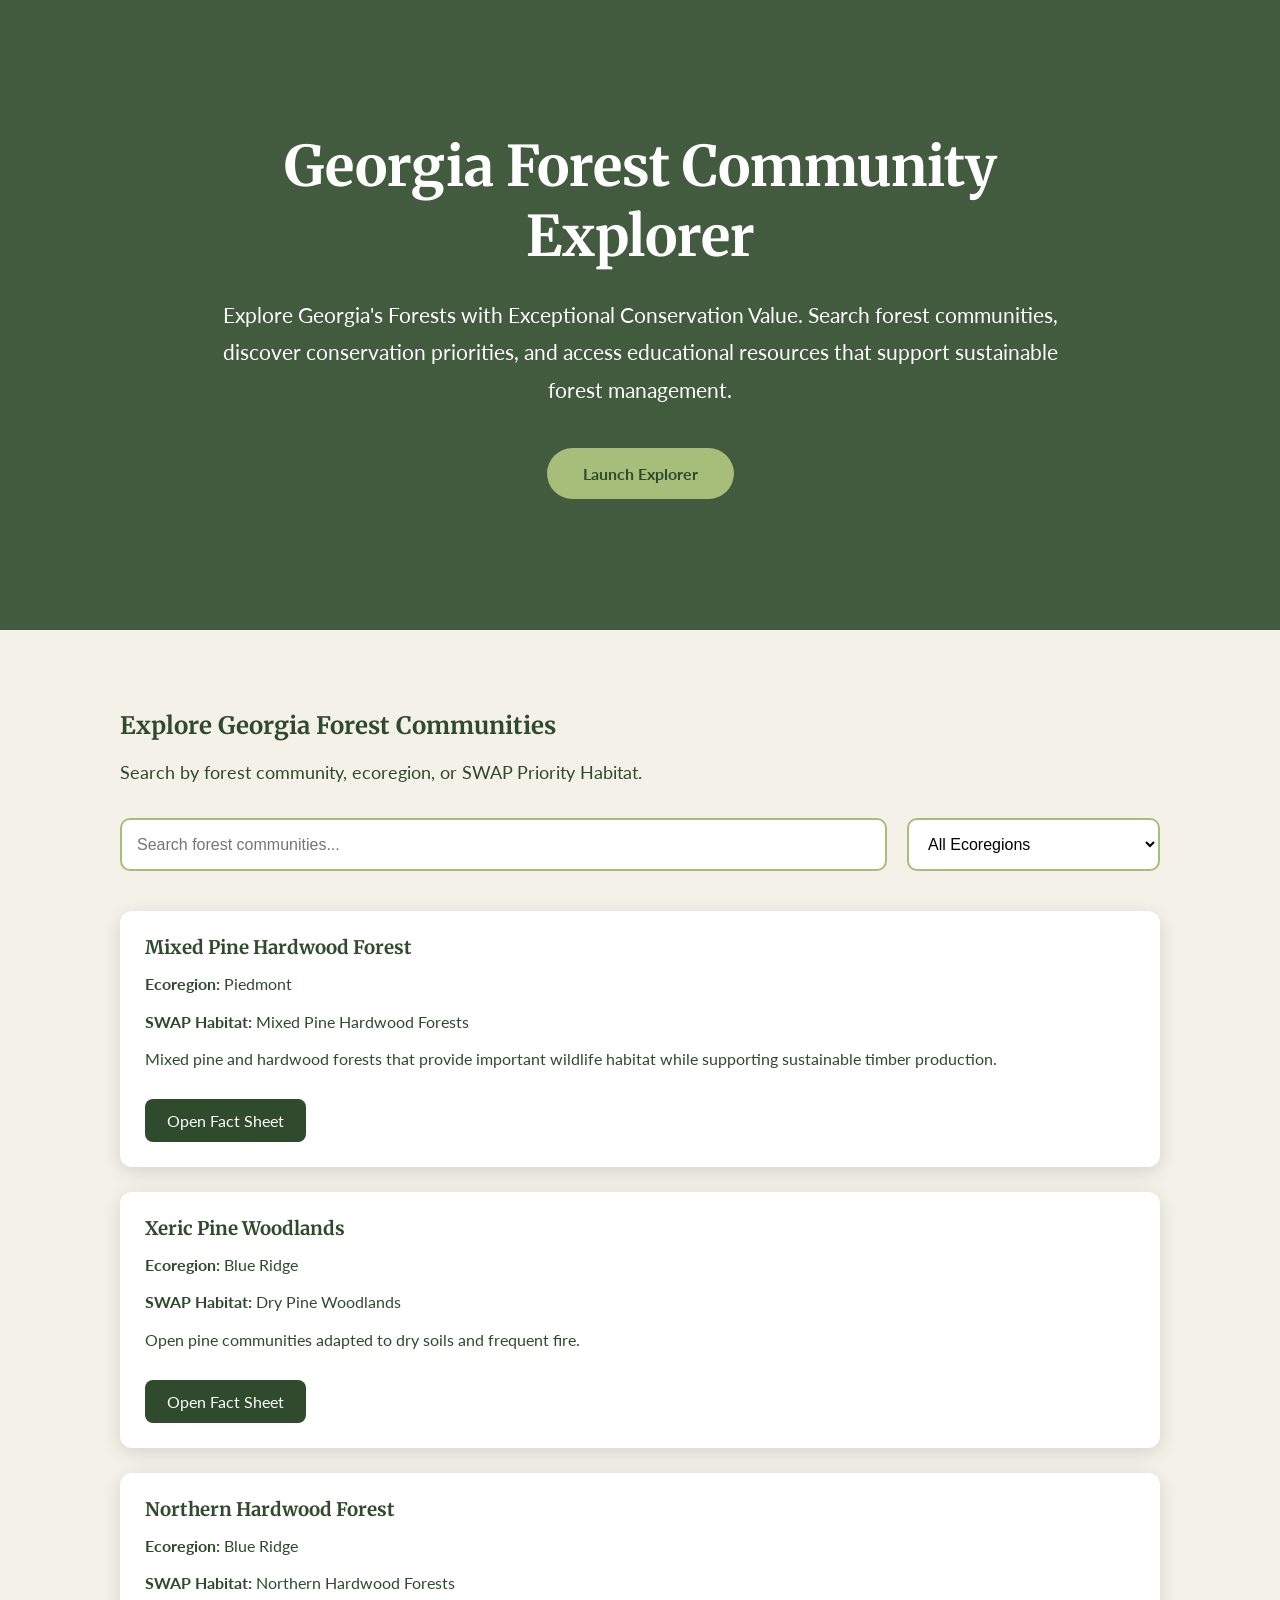
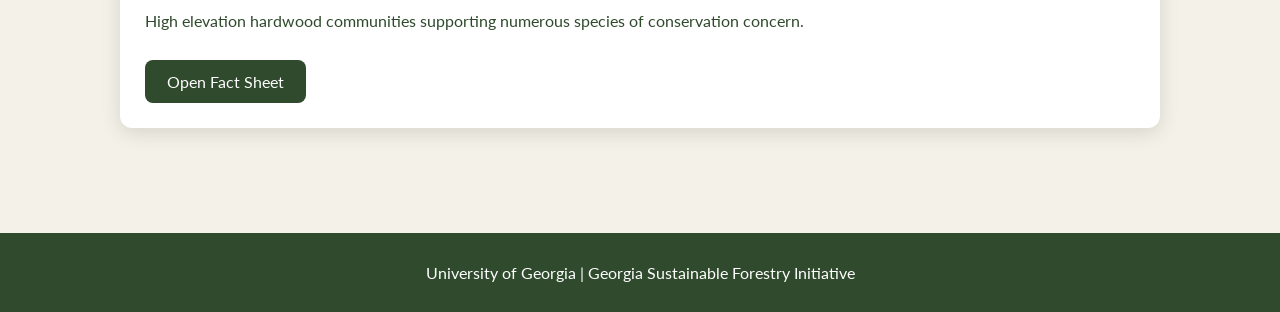
==== index.html @ 21b3672d "Initial FECV Explorer" ====
<!DOCTYPE html>
<html lang="en">
<head>

<meta charset="UTF-8">
<meta name="viewport" content="width=device-width, initial-scale=1.0">

<title>Georgia Forest Community Explorer</title>

<link rel="stylesheet" href="style.css">

<link href="https://fonts.googleapis.com/css2?family=Lato:wght@300;400;700&family=Merriweather:wght@700&display=swap" rel="stylesheet">

</head>

<body>

<header class="hero">

    <div class="hero-content">

        <h1>Georgia Forest Community Explorer</h1>

        <p>
            Explore Georgia's Forests with Exceptional Conservation Value.
            Search forest communities, discover conservation priorities,
            and access educational resources that support sustainable forest management.
        </p>

        <a href="#explorer" class="button">
            Launch Explorer
        </a>

    </div>

</header>

<section id="explorer">

    <h2>Explore Georgia Forest Communities</h2>

    <p class="intro">
        Search by forest community, ecoregion, or SWAP Priority Habitat.
    </p>

    <div class="search-panel">

        <input
            type="text"
            id="searchBox"
            placeholder="Search forest communities..."
        >

        <select id="regionFilter">

            <option value="all">All Ecoregions</option>

            <option>Blue Ridge</option>

            <option>Piedmont</option>

            <option>Ridge and Valley</option>

            <option>Southwestern Appalachians</option>

            <option>Coastal Plain</option>

        </select>

    </div>

    <div id="results">

    </div>

</section>

<footer>

    University of Georgia |
    Georgia Sustainable Forestry Initiative

</footer>

<script src="script.js"></script>

</body>
</html>
---- style.css ----
*{
    margin:0;
    padding:0;
    box-sizing:border-box;
}

body{

    font-family:Lato,sans-serif;

    background:#F4F1E8;

    color:#2F4A2C;

}

.hero{

    min-height:70vh;

    display:flex;

    justify-content:center;

    align-items:center;

    text-align:center;

    padding:60px;

    background:linear-gradient(rgba(47,74,44,.90),rgba(47,74,44,.90)),
    url("https://images.unsplash.com/photo-1448375240586-882707db888b?auto=format&fit=crop&w=1600&q=80");

    background-size:cover;

    background-position:center;

    color:white;

}

.hero-content{

    max-width:850px;

}

.hero h1{

    font-family:Merriweather,serif;

    font-size:3.5rem;

    margin-bottom:25px;

}

.hero p{

    font-size:1.3rem;

    line-height:1.8;

    margin-bottom:40px;

}

.button{

    display:inline-block;

    background:#A7BE7A;

    color:#2F4A2C;

    text-decoration:none;

    padding:16px 36px;

    border-radius:40px;

    font-weight:bold;

    transition:.3s;

}

.button:hover{

    background:white;

}

#explorer{

    max-width:1100px;

    margin:auto;

    padding:80px 30px;

}

#explorer h2{

    font-family:Merriweather,serif;

    margin-bottom:20px;

}

footer{

    background:#2F4A2C;

    color:white;

    text-align:center;

    padding:30px;

}.intro{

    margin-bottom:25px;

    font-size:1.15rem;

}

.search-panel{

    display:flex;

    gap:20px;

    margin:35px 0;

    flex-wrap:wrap;

}

.search-panel input{

    flex:1;

    min-width:300px;

    padding:15px;

    border:2px solid #A7BE7A;

    border-radius:10px;

    font-size:16px;

}

.search-panel select{

    padding:15px;

    border:2px solid #A7BE7A;

    border-radius:10px;

    font-size:16px;

    background:white;

}

#results{

    margin-top:40px;

}.card{

    background:white;

    border-radius:12px;

    padding:25px;

    margin-bottom:25px;

    box-shadow:0 5px 20px rgba(0,0,0,.12);

}

.card h3{

    color:#2F4A2C;

    margin-bottom:12px;

    font-family:Merriweather,serif;

}

.card p{

    margin:12px 0;

    line-height:1.6;

}

.cardButton{

    display:inline-block;

    margin-top:15px;

    background:#2F4A2C;

    color:white;

    text-decoration:none;

    padding:12px 22px;

    border-radius:8px;

}

.cardButton:hover{

    background:#5F7D3B;

}
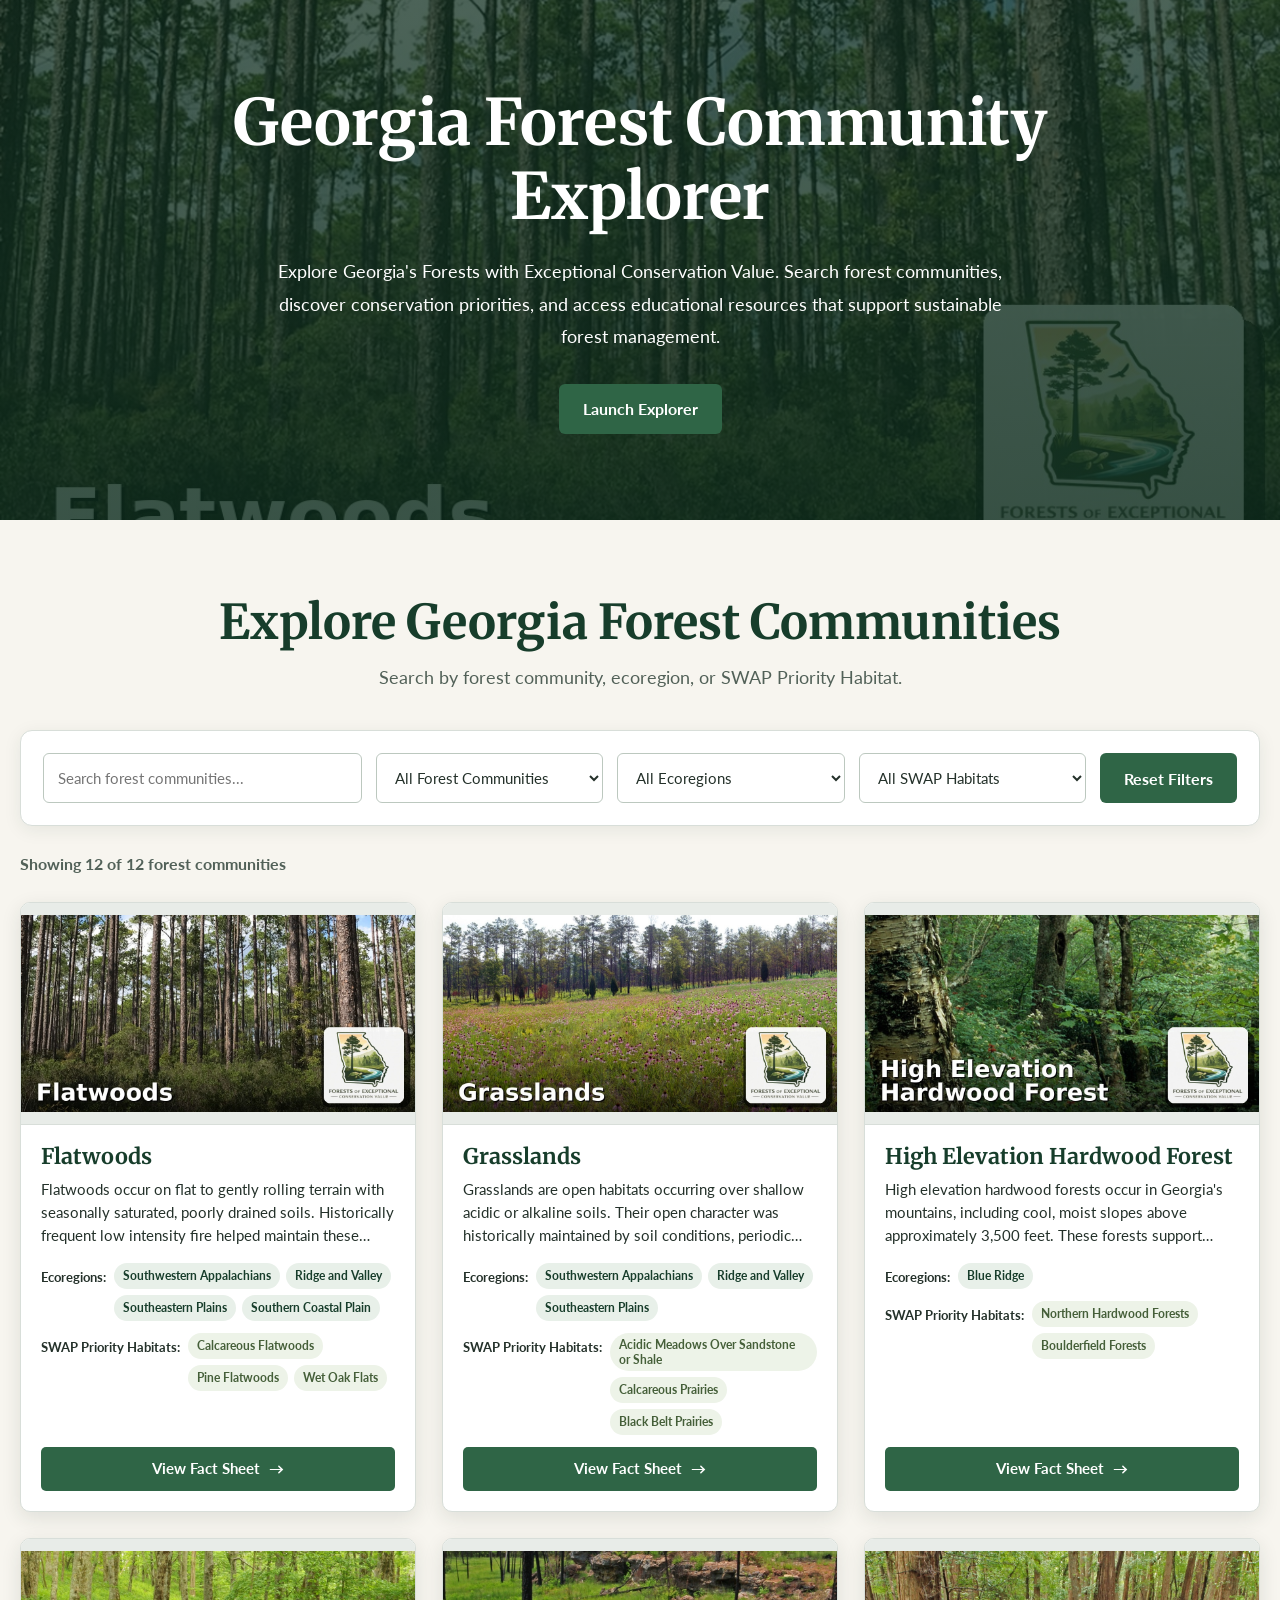
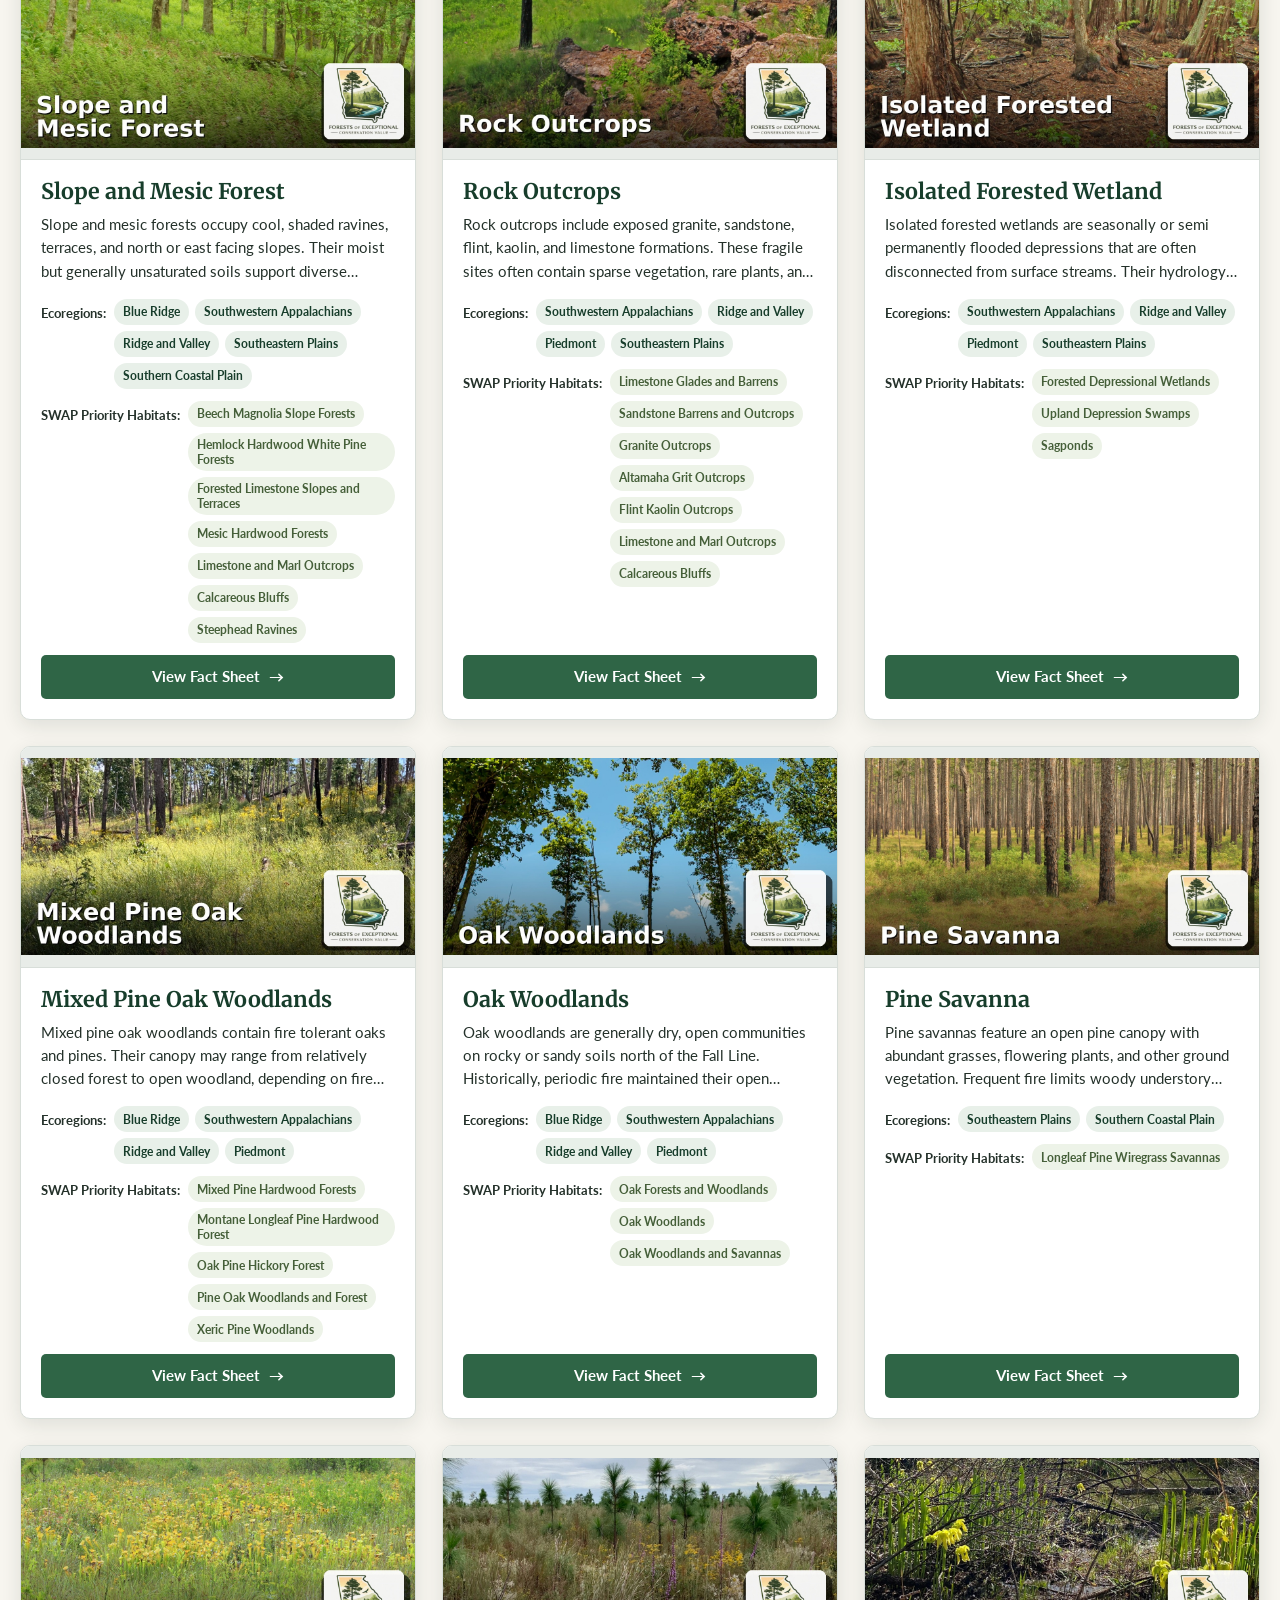
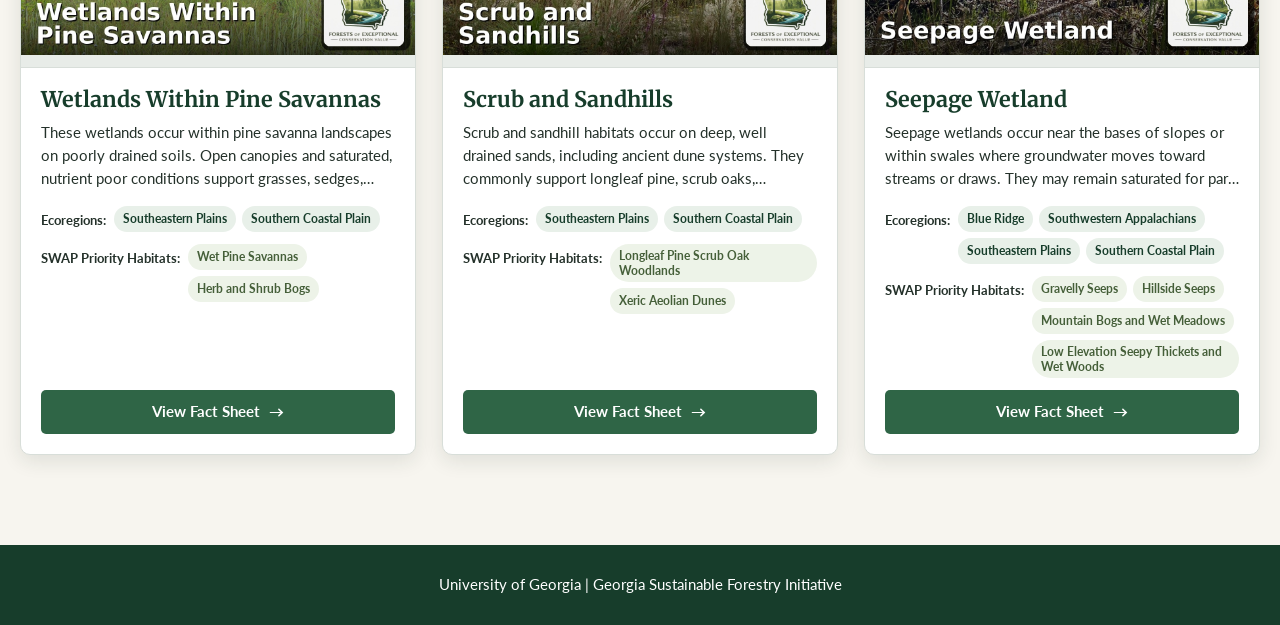
==== commit d1581edd: "Update complete FECV Explorer" ====
--- a/index.html
+++ b/index.html
@@ -1,5 +1,6 @@
 <!DOCTYPE html>
 <html lang="en">
+
 <head>
 
 <meta charset="UTF-8">
@@ -13,13 +14,18 @@
 
 </head>
 
+
 <body>
+
 
 <header class="hero">
 
     <div class="hero-content">
 
-        <h1>Georgia Forest Community Explorer</h1>
+        <h1>
+            Georgia Forest Community Explorer
+        </h1>
+
 
         <p>
             Explore Georgia's Forests with Exceptional Conservation Value.
@@ -27,23 +33,34 @@
             and access educational resources that support sustainable forest management.
         </p>
 
+
         <a href="#explorer" class="button">
             Launch Explorer
         </a>
+
 
     </div>
 
 </header>
 
+
+
 <section id="explorer">
 
-    <h2>Explore Georgia Forest Communities</h2>
+
+    <h2>
+        Explore Georgia Forest Communities
+    </h2>
+
 
     <p class="intro">
         Search by forest community, ecoregion, or SWAP Priority Habitat.
     </p>
 
+
+
     <div class="search-panel">
+
 
         <input
             type="text"
@@ -51,29 +68,109 @@
             placeholder="Search forest communities..."
         >
 
-        <select id="regionFilter">
 
-            <option value="all">All Ecoregions</option>
 
-            <option>Blue Ridge</option>
+        <select id="communityFilter">
 
-            <option>Piedmont</option>
-
-            <option>Ridge and Valley</option>
-
-            <option>Southwestern Appalachians</option>
-
-            <option>Coastal Plain</option>
+            <option value="all">
+                All Forest Communities
+            </option>
 
         </select>
 
+
+
+
+        <select id="regionFilter">
+
+
+            <option value="all">
+                All Ecoregions
+            </option>
+
+
+            <option>
+                Blue Ridge
+            </option>
+
+
+            <option>
+                Ridge and Valley
+            </option>
+
+
+            <option>
+                Southwestern Appalachians
+            </option>
+
+
+            <option>
+                Piedmont
+            </option>
+
+
+            <option>
+                Southeastern Plains
+            </option>
+
+
+            <option>
+                Southern Coastal Plain
+            </option>
+
+
+        </select>
+
+
+
+
+        <select id="habitatFilter">
+
+
+            <option value="all">
+                All SWAP Habitats
+            </option>
+
+
+        </select>
+
+
+
+
+        <button
+            id="resetButton"
+            class="button"
+        >
+
+            Reset Filters
+
+        </button>
+
+
+
     </div>
+
+
+
+
+
+    <p id="resultCount" class="result-count"></p>
+
+
+
 
     <div id="results">
 
     </div>
 
+
+
+
 </section>
+
+
+
+
 
 <footer>
 
@@ -82,7 +179,13 @@
 
 </footer>
 
+
+
+
+
 <script src="script.js"></script>
 
+
 </body>
+
 </html>
--- a/style.css
+++ b/style.css
@@ -1,230 +1,402 @@
-*{
-    margin:0;
-    padding:0;
-    box-sizing:border-box;
-}
-
-body{
-
-    font-family:Lato,sans-serif;
-
-    background:#F4F1E8;
-
-    color:#2F4A2C;
-
-}
-
-.hero{
-
-    min-height:70vh;
-
-    display:flex;
-
-    justify-content:center;
-
-    align-items:center;
-
-    text-align:center;
-
-    padding:60px;
-
-    background:linear-gradient(rgba(47,74,44,.90),rgba(47,74,44,.90)),
-    url("https://images.unsplash.com/photo-1448375240586-882707db888b?auto=format&fit=crop&w=1600&q=80");
-
-    background-size:cover;
-
-    background-position:center;
-
-    color:white;
-
-}
-
-.hero-content{
-
-    max-width:850px;
-
-}
-
-.hero h1{
-
-    font-family:Merriweather,serif;
-
-    font-size:3.5rem;
-
-    margin-bottom:25px;
-
-}
-
-.hero p{
-
-    font-size:1.3rem;
-
-    line-height:1.8;
-
-    margin-bottom:40px;
-
-}
-
-.button{
-
-    display:inline-block;
-
-    background:#A7BE7A;
-
-    color:#2F4A2C;
-
-    text-decoration:none;
-
-    padding:16px 36px;
-
-    border-radius:40px;
-
-    font-weight:bold;
-
-    transition:.3s;
-
-}
-
-.button:hover{
-
-    background:white;
-
-}
-
-#explorer{
-
-    max-width:1100px;
-
-    margin:auto;
-
-    padding:80px 30px;
-
-}
-
-#explorer h2{
-
-    font-family:Merriweather,serif;
-
-    margin-bottom:20px;
-
-}
-
-footer{
-
-    background:#2F4A2C;
-
-    color:white;
-
-    text-align:center;
-
-    padding:30px;
-
-}.intro{
-
-    margin-bottom:25px;
-
-    font-size:1.15rem;
-
-}
-
-.search-panel{
-
-    display:flex;
-
-    gap:20px;
-
-    margin:35px 0;
-
-    flex-wrap:wrap;
-
-}
-
-.search-panel input{
-
-    flex:1;
-
-    min-width:300px;
-
-    padding:15px;
-
-    border:2px solid #A7BE7A;
-
-    border-radius:10px;
-
-    font-size:16px;
-
-}
-
-.search-panel select{
-
-    padding:15px;
-
-    border:2px solid #A7BE7A;
-
-    border-radius:10px;
-
-    font-size:16px;
-
-    background:white;
-
-}
-
-#results{
-
-    margin-top:40px;
-
-}.card{
-
-    background:white;
-
-    border-radius:12px;
-
-    padding:25px;
-
-    margin-bottom:25px;
-
-    box-shadow:0 5px 20px rgba(0,0,0,.12);
-
-}
-
-.card h3{
-
-    color:#2F4A2C;
-
-    margin-bottom:12px;
-
-    font-family:Merriweather,serif;
-
-}
-
-.card p{
-
-    margin:12px 0;
-
-    line-height:1.6;
-
-}
-
-.cardButton{
-
-    display:inline-block;
-
-    margin-top:15px;
-
-    background:#2F4A2C;
-
-    color:white;
-
-    text-decoration:none;
-
-    padding:12px 22px;
-
-    border-radius:8px;
-
-}
-
-.cardButton:hover{
-
-    background:#5F7D3B;
-
+:root {
+    --forest-dark: #173d2b;
+    --forest-medium: #2f6546;
+    --forest-light: #e8f0e9;
+    --habitat-light: #edf3e8;
+    --habitat-text: #455f39;
+    --cream: #f7f5ef;
+    --white: #ffffff;
+    --text-dark: #24312a;
+    --text-medium: #526158;
+    --border: #d8ded9;
+    --shadow: 0 6px 20px rgba(25, 48, 35, 0.11);
+    --shadow-hover: 0 12px 28px rgba(25, 48, 35, 0.17);
+}
+
+* {
+    box-sizing: border-box;
+}
+
+html {
+    scroll-behavior: smooth;
+}
+
+body {
+    margin: 0;
+    background-color: var(--cream);
+    color: var(--text-dark);
+    font-family: "Lato", Arial, sans-serif;
+    line-height: 1.6;
+}
+
+.hero {
+    min-height: 520px;
+    display: flex;
+    align-items: center;
+    justify-content: center;
+    padding: 80px 24px;
+    position: relative;
+    overflow: hidden;
+    background:
+        linear-gradient(
+            rgba(14, 45, 30, 0.74),
+            rgba(14, 45, 30, 0.82)
+        ),
+        url("assets/heroes/flatwoods.jpg")
+        center center / cover no-repeat;
+}
+
+.hero-content {
+    width: 100%;
+    max-width: 900px;
+    text-align: center;
+    color: var(--white);
+}
+
+.hero h1 {
+    margin: 0 0 22px;
+    font-family: "Merriweather", Georgia, serif;
+    font-size: clamp(2.4rem, 5vw, 4.5rem);
+    line-height: 1.15;
+}
+
+.hero p {
+    max-width: 760px;
+    margin: 0 auto 32px;
+    font-size: 1.15rem;
+    line-height: 1.75;
+}
+
+.button {
+    display: inline-flex;
+    align-items: center;
+    justify-content: center;
+    min-height: 48px;
+    padding: 12px 24px;
+    border: 0;
+    border-radius: 6px;
+    background-color: var(--forest-medium);
+    color: var(--white);
+    font-family: inherit;
+    font-size: 1rem;
+    font-weight: 700;
+    text-decoration: none;
+    cursor: pointer;
+    transition:
+        background-color 0.2s ease,
+        transform 0.2s ease,
+        box-shadow 0.2s ease;
+}
+
+.button:hover,
+.button:focus {
+    background-color: var(--forest-dark);
+    transform: translateY(-2px);
+    box-shadow: 0 6px 16px rgba(20, 52, 36, 0.24);
+}
+
+#explorer {
+    width: min(1240px, calc(100% - 40px));
+    margin: 0 auto;
+    padding: 72px 0 90px;
+}
+
+#explorer h2 {
+    margin: 0 0 12px;
+    text-align: center;
+    color: var(--forest-dark);
+    font-family: "Merriweather", Georgia, serif;
+    font-size: clamp(2rem, 4vw, 3rem);
+    line-height: 1.25;
+}
+
+.intro {
+    max-width: 680px;
+    margin: 0 auto 38px;
+    text-align: center;
+    color: var(--text-medium);
+    font-size: 1.1rem;
+}
+
+.search-panel {
+    display: grid;
+    grid-template-columns:
+        minmax(220px, 1.4fr)
+        repeat(3, minmax(170px, 1fr))
+        auto;
+    gap: 14px;
+    align-items: stretch;
+    margin-bottom: 26px;
+    padding: 22px;
+    border: 1px solid var(--border);
+    border-radius: 12px;
+    background-color: var(--white);
+    box-shadow: 0 4px 18px rgba(29, 54, 39, 0.08);
+}
+
+.search-panel input,
+.search-panel select {
+    width: 100%;
+    min-height: 50px;
+    padding: 11px 14px;
+    border: 1px solid #bcc8bf;
+    border-radius: 6px;
+    background-color: var(--white);
+    color: var(--text-dark);
+    font-family: inherit;
+    font-size: 0.96rem;
+}
+
+.search-panel input:focus,
+.search-panel select:focus {
+    outline: 3px solid rgba(47, 101, 70, 0.18);
+    border-color: var(--forest-medium);
+}
+
+.search-panel #resetButton {
+    white-space: nowrap;
+}
+
+.result-count {
+    min-height: 26px;
+    margin: 0 0 24px;
+    color: var(--text-medium);
+    font-size: 0.98rem;
+    font-weight: 700;
+}
+
+#results {
+    display: grid;
+    grid-template-columns: repeat(3, minmax(0, 1fr));
+    gap: 26px;
+}
+
+.card {
+    display: flex;
+    flex-direction: column;
+    min-width: 0;
+    overflow: hidden;
+    border: 1px solid var(--border);
+    border-radius: 10px;
+    background-color: var(--white);
+    box-shadow: var(--shadow);
+    transition:
+        transform 0.25s ease,
+        box-shadow 0.25s ease;
+}
+
+.card:hover {
+    transform: translateY(-5px);
+    box-shadow: var(--shadow-hover);
+}
+
+/*
+The entire source image is shown instead of being cropped.
+This keeps the FECV logo visible in the lower-right corner.
+*/
+
+.card-image-wrapper {
+    width: 100%;
+    aspect-ratio: 16 / 9;
+    overflow: hidden;
+    background-color: #e8ece8;
+    border-bottom: 1px solid var(--border);
+}
+
+.card-image {
+    width: 100%;
+    height: 100%;
+    display: block;
+    object-fit: contain;
+    object-position: center;
+}
+
+/*
+The title is now below the image.
+There is no title overlay on the photograph.
+*/
+
+.card-content {
+    display: flex;
+    flex: 1;
+    flex-direction: column;
+    padding: 18px 20px 20px;
+}
+
+.card-title {
+    position: static;
+    margin: 0 0 8px;
+    color: var(--forest-dark);
+    font-family: "Merriweather", Georgia, serif;
+    font-size: 1.35rem;
+    line-height: 1.25;
+    text-shadow: none;
+}
+
+.card-description {
+    display: -webkit-box;
+    margin: 0 0 16px;
+    overflow: hidden;
+    color: var(--text-dark);
+    font-size: 0.96rem;
+    line-height: 1.5;
+    -webkit-box-orient: vertical;
+    -webkit-line-clamp: 3;
+}
+
+.card-section {
+    display: flex;
+    align-items: flex-start;
+    gap: 8px;
+    margin-bottom: 12px;
+}
+
+.card-section-title {
+    flex: 0 0 auto;
+    margin: 4px 0 0;
+    color: var(--text-dark);
+    font-size: 0.82rem;
+    font-weight: 700;
+    letter-spacing: 0;
+    text-transform: none;
+}
+
+.tag-list {
+    display: flex;
+    flex-wrap: wrap;
+    gap: 6px;
+}
+
+.tag {
+    display: inline-flex;
+    align-items: center;
+    min-height: 26px;
+    padding: 4px 9px;
+    border-radius: 999px;
+    font-size: 0.75rem;
+    font-weight: 700;
+    line-height: 1.25;
+}
+
+.region-tag {
+    background-color: var(--forest-light);
+    color: var(--forest-dark);
+}
+
+.habitat-tag {
+    background-color: var(--habitat-light);
+    color: var(--habitat-text);
+}
+
+.card-button {
+    display: flex;
+    align-items: center;
+    justify-content: center;
+    gap: 9px;
+    width: 100%;
+    min-height: 44px;
+    margin-top: auto;
+    padding: 10px 16px;
+    border-radius: 5px;
+    background-color: var(--forest-medium);
+    color: var(--white);
+    font-size: 0.92rem;
+    font-weight: 700;
+    text-align: center;
+    text-decoration: none;
+    transition:
+        background-color 0.2s ease,
+        transform 0.2s ease;
+}
+
+.card-button:hover,
+.card-button:focus {
+    background-color: var(--forest-dark);
+    transform: translateY(-1px);
+}
+
+.card-button-disabled {
+    background-color: #748078;
+    cursor: default;
+}
+
+.no-results {
+    grid-column: 1 / -1;
+    margin: 10px 0;
+    padding: 36px 24px;
+    border: 1px solid var(--border);
+    border-radius: 10px;
+    background-color: var(--white);
+    color: var(--text-medium);
+    text-align: center;
+    font-size: 1.05rem;
+}
+
+footer {
+    padding: 28px 20px;
+    background-color: var(--forest-dark);
+    color: var(--white);
+    text-align: center;
+    font-size: 0.92rem;
+}
+
+@media (max-width: 1100px) {
+    .search-panel {
+        grid-template-columns: repeat(2, minmax(0, 1fr));
+    }
+
+    .search-panel #resetButton {
+        width: 100%;
+    }
+
+    #results {
+        grid-template-columns: repeat(2, minmax(0, 1fr));
+    }
+}
+
+@media (max-width: 700px) {
+    .hero {
+        min-height: 470px;
+        padding: 64px 20px;
+    }
+
+    .hero p {
+        font-size: 1.02rem;
+    }
+
+    #explorer {
+        width: min(100% - 28px, 1240px);
+        padding: 54px 0 70px;
+    }
+
+    .search-panel {
+        grid-template-columns: 1fr;
+        padding: 18px;
+    }
+
+    #results {
+        grid-template-columns: 1fr;
+        gap: 22px;
+    }
+
+    .card-section {
+        display: block;
+    }
+
+    .card-section-title {
+        display: block;
+        margin: 0 0 7px;
+    }
+}
+
+@media (prefers-reduced-motion: reduce) {
+    html {
+        scroll-behavior: auto;
+    }
+
+    *,
+    *::before,
+    *::after {
+        transition: none !important;
+    }
 }
